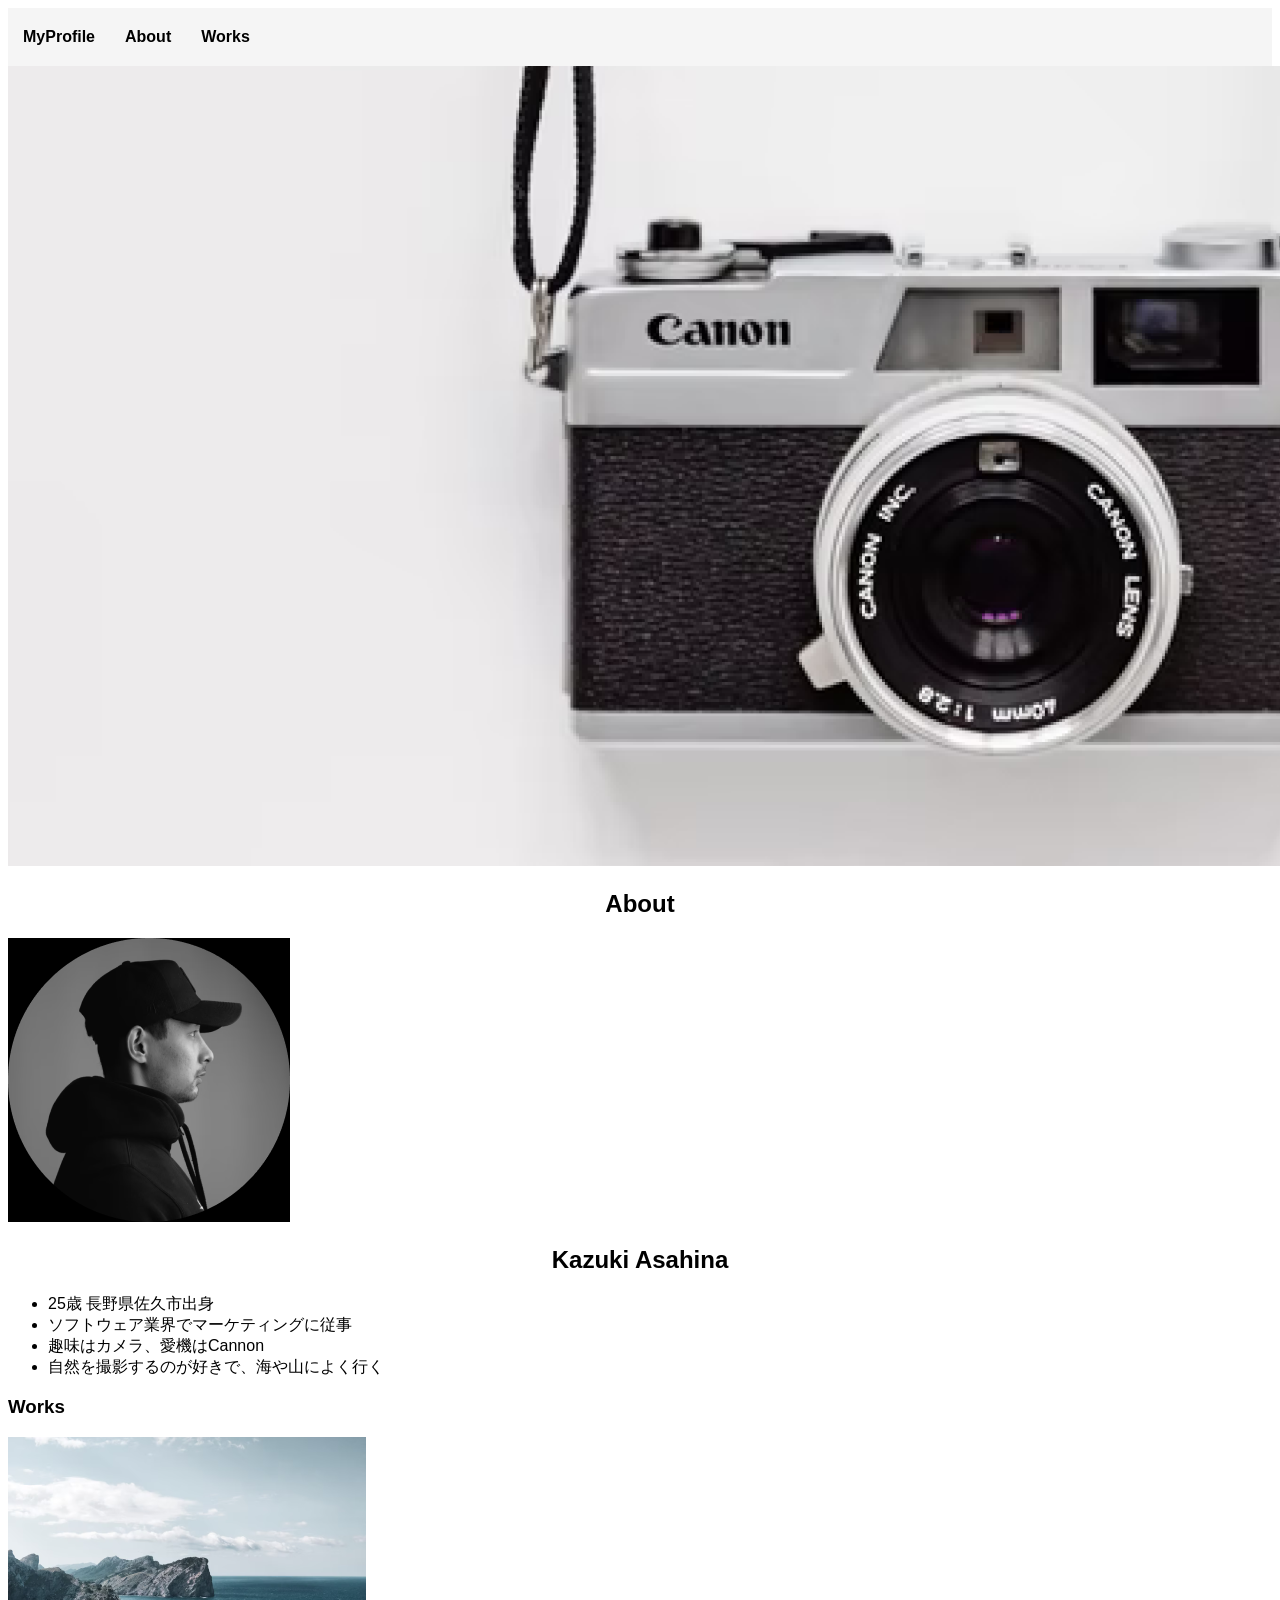
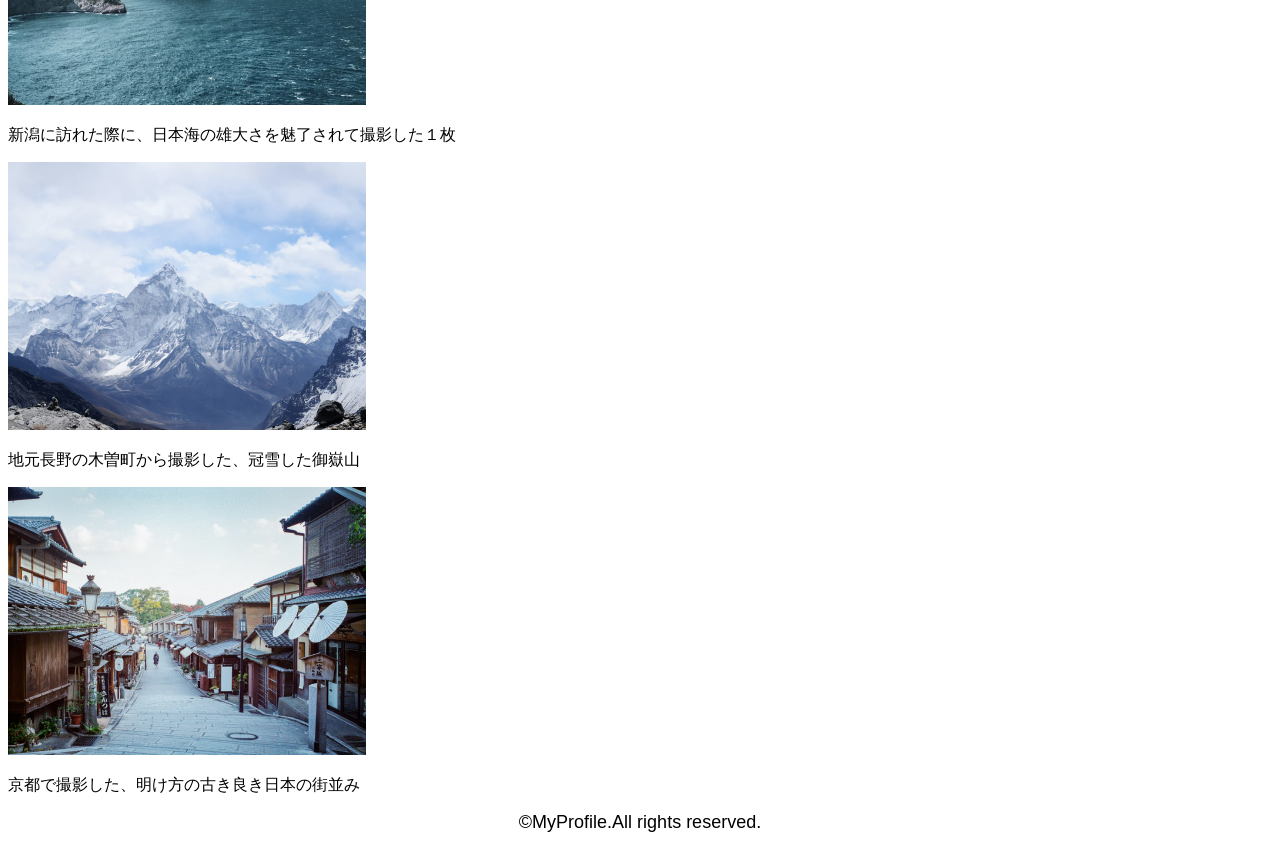
==== kadai_001/index.html @ baa38ea9 "Add files via upload" ====
<!DOCTYPE html>
<html>

<head>
  <title>模写コーディング課題</title>
  <meta charset="UTF-8">
  <meta name="viewport" content="width=device-width, initial-scale=1.0">
  <link rel="stylesheet" href="style.css">
</head>

<body>

  <header>
    <nav>
      <ul>
        <li><a href=>MyProfile</a></li>
        <li><a href=>About</a></li>
        <li><a href=>Works</a></li>
      </ul>
    </nav>
  </header>

  <article>
    <div>
      <img src="images/main.png" alt=カメラ写真>
    </div>

    <!-- About -->
    <section class="About">
      <h2 id="About">About</h2>
      <img id="about-photo" src="images/about.png" alt=顔写真>
      <div>
        <h2 class="name">Kazuki Asahina</h2>
        <ul>
          <li>25歳 長野県佐久市出身</li>
          <li>ソフトウェア業界でマーケティングに従事</li>
          <li>趣味はカメラ、愛機はCannon</li>
          <li>自然を撮影するのが好きで、海や山によく行く</li>
        </ul>
      </div>
      </div>
    </section>

    <!-- Works -->
    <section class="Works">
      <h1 class="Works">Works</h1>
      <div class="works-flex">
        <div>
          <img id="works1" src="images/works1.png" alt="日本海">
          <p>新潟に訪れた際に、日本海の雄大さを魅了されて撮影した１枚</p>
        </div>
        <div>
          <img id="Works2" src="images/works2.png" alt="御嶽山">
          <p>地元長野の木曽町から撮影した、冠雪した御嶽山</p>
        </div>
        <div>
          <img id="Works3" src="images/works3.png" alt="京都">
          <p>京都で撮影した、明け方の古き良き日本の街並み</p>
        </div>
      </div>

    </section>
  </article>
  </main>

  <footer>
    <span id="copyright">&copy;MyProfile.All rights reserved.</span>
  </footer>
</body>

</html>
---- kadai_001/style.css ----
body {
  color: #000000;
  background-color: #ffffff;
  font-family: 'Noto Sans JP', sans-serif;
}

/* header */
header {
  background-color: #f5f5f5;
  padding: 20px 0;
  text-align: center;
  justify-content: space-between;
}

nav ul {
  list-style-type: none;
  margin: 0;
  padding: 0;
  display: flex;

}

nav ul li {
  margin: 0 15px;
}

nav ul li a {
  text-decoration: none;
  color: #000;
  font-weight: bold;
}

/* about */
.about {
  font-size: 34px;
  display: flex;
  align-items: center;
}

h2 {
  font-size: 24px;
  text-align: center;
}





/* works */


.Works-flex {
  display: flex;
  justify-content: center;
}



/* footer */
footer {
  font-size: 18px;
  text-align: center;
}
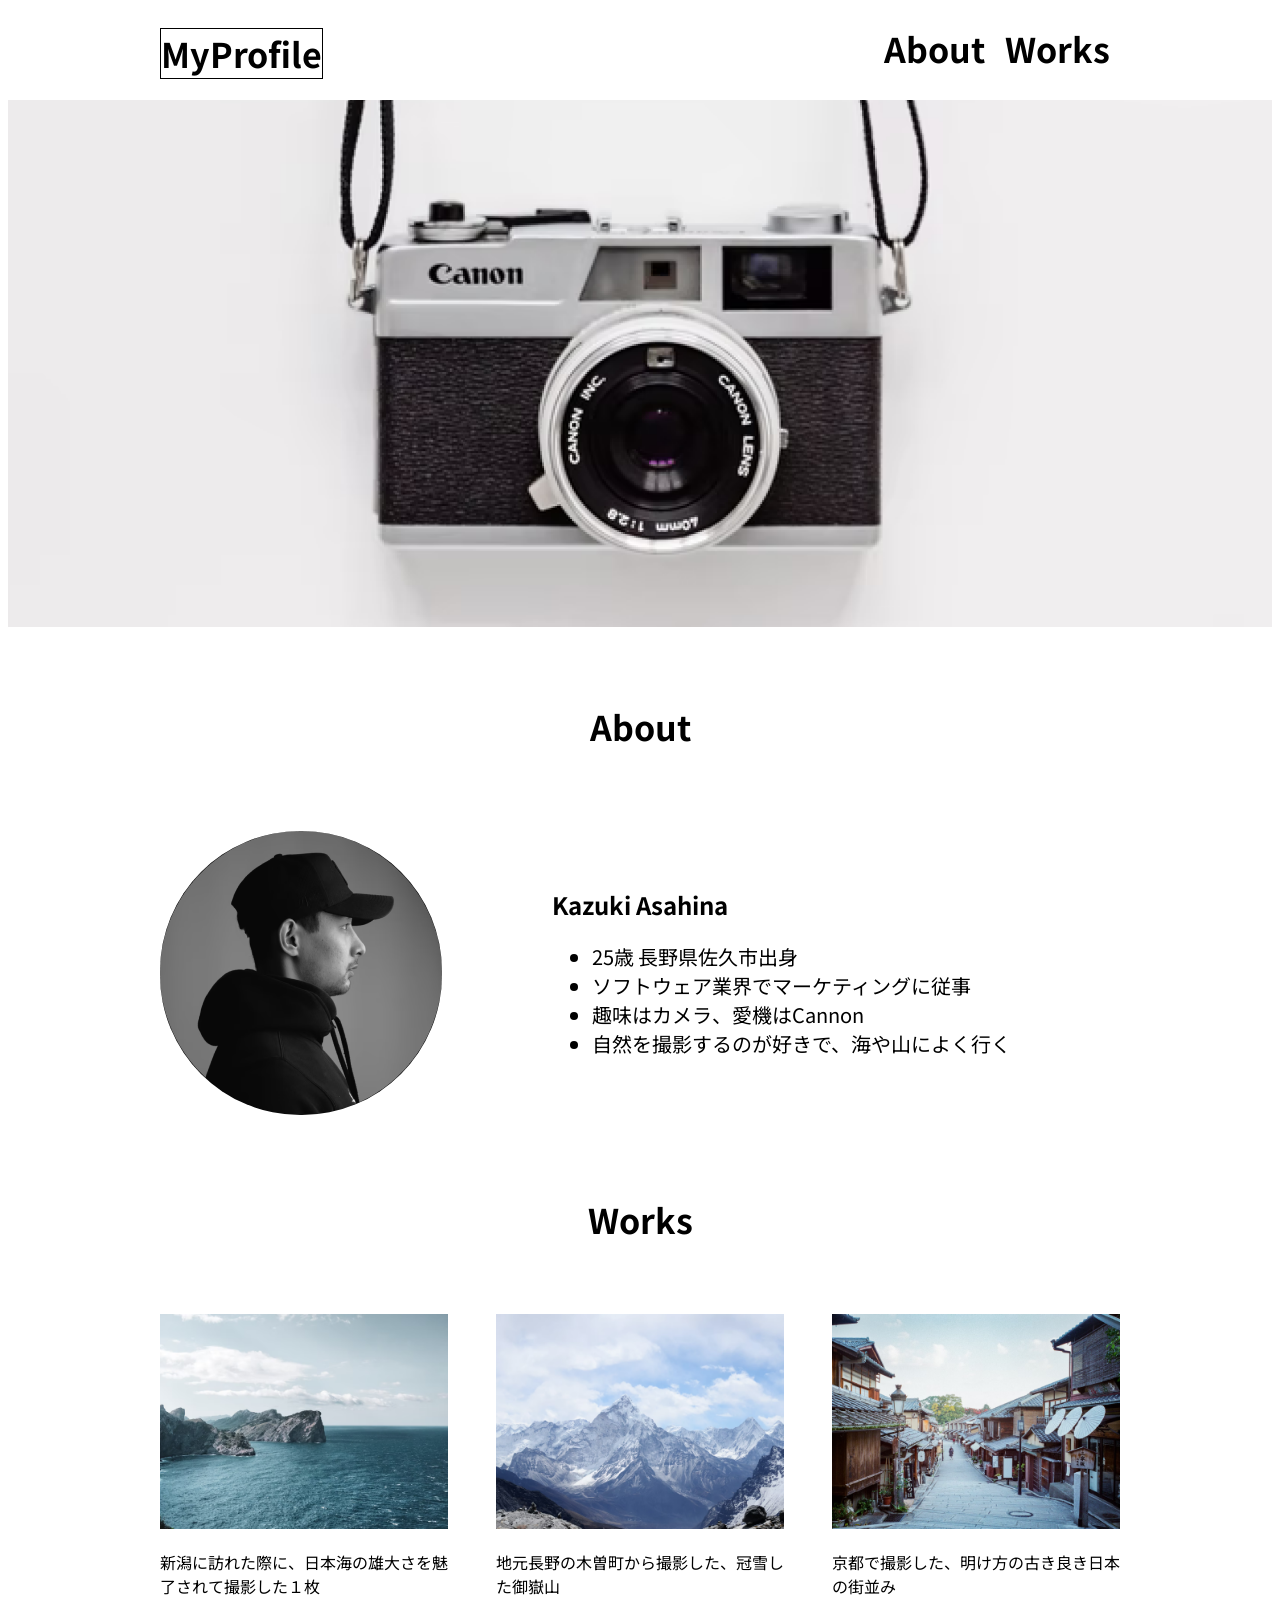
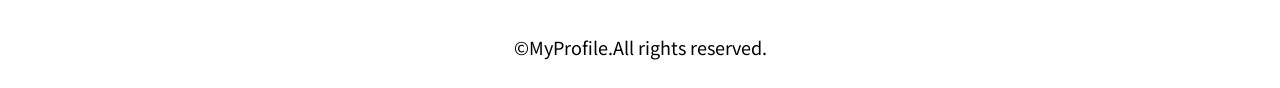
==== commit cca1f9f8: "Add files via upload" ====
--- a/kadai_001/index.html
+++ b/kadai_001/index.html
@@ -6,61 +6,67 @@
   <meta charset="UTF-8">
   <meta name="viewport" content="width=device-width, initial-scale=1.0">
   <link rel="stylesheet" href="style.css">
+  <link rel="preconnect" href="https://fonts.googleapis.com">
+<link rel="preconnect" href="https://fonts.gstatic.com" crossorigin>
+<link href="https://fonts.googleapis.com/css2?family=Noto+Sans+JP:wght@100..900&display=swap" rel="stylesheet">
 </head>
 
 <body>
 
   <header>
+    <h1><a href="#myprofile"> MyProfile</a></h1>
     <nav>
-      <ul>
-        <li><a href=>MyProfile</a></li>
-        <li><a href=>About</a></li>
-        <li><a href=>Works</a></li>
+      <ul class="about-works">
+        <li><a href="#about">About</a></li>
+        <li><a href="#works">Works</a></li>
       </ul>
     </nav>
   </header>
 
-  <article>
-    <div>
-      <img src="images/main.png" alt=カメラ写真>
-    </div>
 
-    <!-- About -->
-    <section class="About">
-      <h2 id="About">About</h2>
-      <img id="about-photo" src="images/about.png" alt=顔写真>
-      <div>
-        <h2 class="name">Kazuki Asahina</h2>
-        <ul>
-          <li>25歳 長野県佐久市出身</li>
-          <li>ソフトウェア業界でマーケティングに従事</li>
-          <li>趣味はカメラ、愛機はCannon</li>
-          <li>自然を撮影するのが好きで、海や山によく行く</li>
-        </ul>
-      </div>
-      </div>
-    </section>
-
-    <!-- Works -->
-    <section class="Works">
-      <h1 class="Works">Works</h1>
-      <div class="works-flex">
-        <div>
-          <img id="works1" src="images/works1.png" alt="日本海">
-          <p>新潟に訪れた際に、日本海の雄大さを魅了されて撮影した１枚</p>
-        </div>
-        <div>
-          <img id="Works2" src="images/works2.png" alt="御嶽山">
-          <p>地元長野の木曽町から撮影した、冠雪した御嶽山</p>
-        </div>
-        <div>
-          <img id="Works3" src="images/works3.png" alt="京都">
-          <p>京都で撮影した、明け方の古き良き日本の街並み</p>
-        </div>
+  <main>
+    <article>
+      <div id="image-main">
+        <img src="images/main.png" alt=カメラ写真>
       </div>
 
-    </section>
-  </article>
+      <!-- About -->
+      <section class="about">
+        <h2 id="about">About</h2>
+        <div class="about-contents">
+          <img id="about-photo" src="images/about.png" alt=顔写真 class="photo">
+          <div id="content">
+            <h2 class="name">Kazuki Asahina</h2>
+            <ul>
+              <li>25歳 長野県佐久市出身</li>
+              <li>ソフトウェア業界でマーケティングに従事</li>
+              <li>趣味はカメラ、愛機はCannon</li>
+              <li>自然を撮影するのが好きで、海や山によく行く</li>
+            </ul>
+          </div>
+        </div>
+      </section>
+
+      <!-- Works -->
+
+      <section class="works">
+        <h2 id="works">Works</h2>
+        <div class="works-flex">
+          <div class="item">
+            <img id="works1" src="images/works1.png" alt="日本海の写真">
+            <p>新潟に訪れた際に、日本海の雄大さを魅了されて撮影した１枚</p>
+          </div>
+          <div class="item">
+            <img id="works2" src="images/works2.png" alt="御嶽山の写真">
+            <p>地元長野の木曽町から撮影した、冠雪した御嶽山</p>
+          </div>
+          <div class="item">
+            <img id="works3" src="images/works3.png" alt="京都の写真">
+            <p>京都で撮影した、明け方の古き良き日本の街並み</p>
+          </div>
+        </div>
+      </section>
+    </article>
   </main>
 
   <footer>
--- a/kadai_001/style.css
+++ b/kadai_001/style.css
@@ -4,60 +4,131 @@
   font-family: 'Noto Sans JP', sans-serif;
 }
 
+
 /* header */
 header {
-  background-color: #f5f5f5;
-  padding: 20px 0;
-  text-align: center;
+  color: #000000;
+  display: flex;
+  max-width: 960px;
+  margin: 0 auto;
   justify-content: space-between;
 }
 
-nav ul {
-  list-style-type: none;
-  margin: 0;
-  padding: 0;
-  display: flex;
-
+h1 a {
+  border: 1px solid black;
+  color: #000000;
+  font-size: 34px;
+  text-decoration: none;
 }
 
-nav ul li {
-  margin: 0 15px;
+nav ul {
+  display: flex;
+  list-style: none;
 }
 
-nav ul li a {
+nav ul a {
   text-decoration: none;
-  color: #000;
+  color: #000000;
+  font-size: 34px;
+  font-weight: bold;
+  margin: 0 10px;
+}
+
+/* カメラ画像 */
+#image-main img {
+  width: 100%;
+}
+
+
+/* about */
+.about-contents {
+  padding: 10px;
+  display: flex;
+  flex-wrap: wrap;
+  align-items: center;
+  margin: 20px auto;
+  max-width: 960px;
+}
+
+#content {
+  margin: 0 auto;
+  padding: 0 20px;
+  font-size: 20px;
+}
+
+.name {
+  font-size: 24px;
   font-weight: bold;
 }
 
-/* about */
-.about {
+#about {
   font-size: 34px;
-  display: flex;
-  align-items: center;
+  text-align: center;
+  margin: 70px;
 }
 
-h2 {
-  font-size: 24px;
-  text-align: center;
+.photo {
+  border-radius: 140px 140px 140px 140px;
 }
 
 
-
-
-
 /* works */
-
-
-.Works-flex {
-  display: flex;
-  justify-content: center;
+section.works {
+  max-width: 960px;
+  margin: 0 auto;
 }
 
+#works {
+  font-size: 34px;
+  text-align: center;
+  margin: 70px;
+}
 
+.works-flex {
+  display: flex;
+  justify-content: space-between;
+}
+
+.item {
+  width: 30%;
+}
+
+.item img {
+  width: 100%;
+}
 
 /* footer */
 footer {
   font-size: 18px;
   text-align: center;
+  padding: 20px;
+}
+
+/* 最大７６７px*/
+@media screen and (max-width:767px) {
+
+  nav ul {
+    font-size: 10px;
+  }
+
+  nav ul a {
+
+
+  }
+
+  #about {
+    margin: 40px auto;
+  }
+
+  .photo {
+    margin: auto;
+  }
+
+  #works {
+    margin: 40px;
+  }
+
+  .item img {
+    display: block;
+  }
 }
